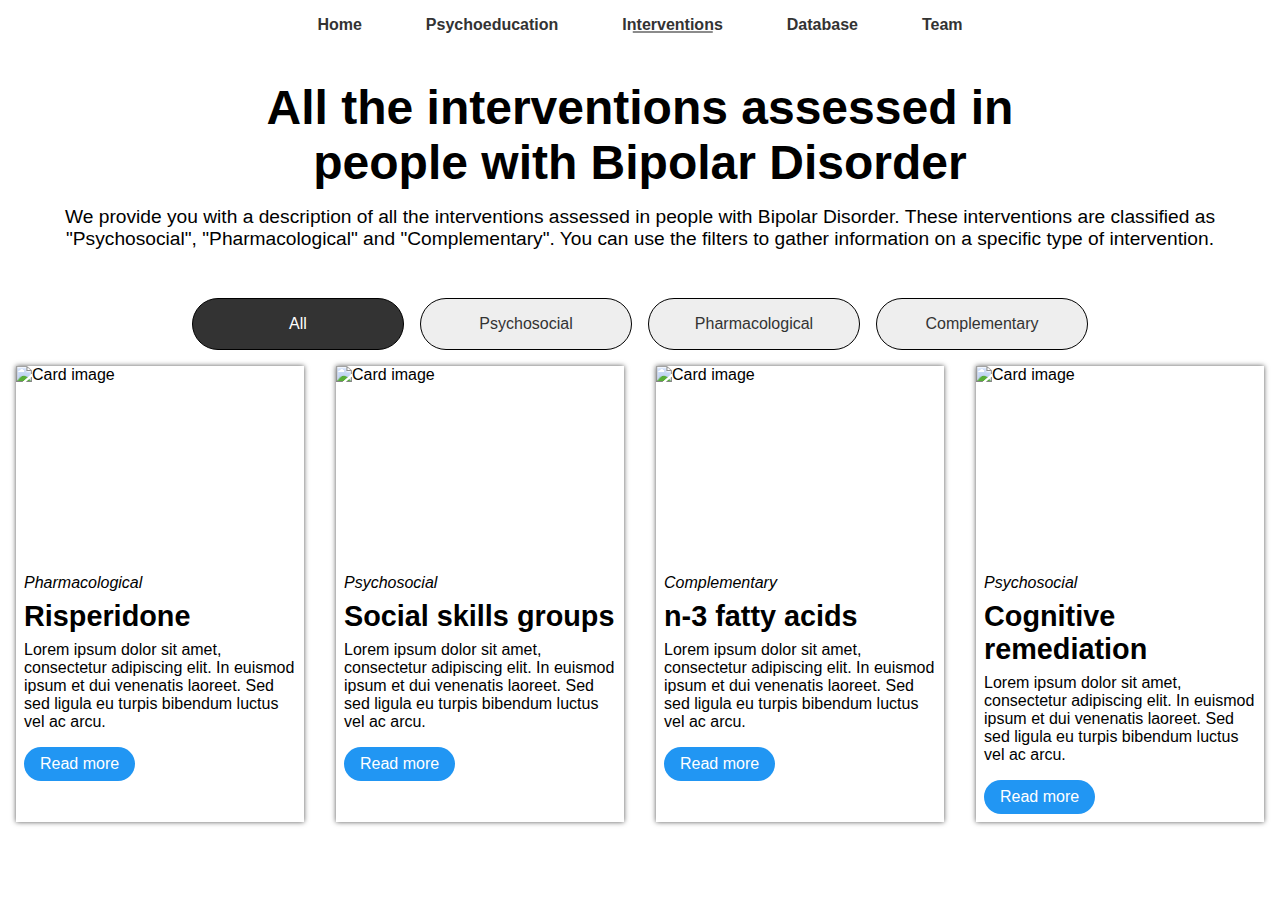
==== html/interventions.html @ 8aa22426 "21 05 2023" ====
<!DOCTYPE html>
<html lang="en">
  <head>
    <meta charset="UTF-8" />
    <meta http-equiv="X-UA-Compatible" content="IE=edge" />
    <meta name="viewport" content="width=device-width, initial-scale=1.0" />
    <title>Interventions - EBI-BD</title>
    <link rel="icon" href="../img/background.png" />
    <link rel="stylesheet" href="../styles/interventions.css" />
    <link
      href="https://fonts.cdnfonts.com/css/avenir-next-lt-pro"
      rel="stylesheet"
    />
    <link
      rel="stylesheet"
      href="https://cdnjs.cloudflare.com/ajax/libs/font-awesome/5.14.0/css/all.min.css"
    />
  </head>
  <nav>
    <ul class="nav-links">
      <li><a href="../index.html">Home</a></li>
      <li><a href="psychoeducation.html">Psychoeducation</a></li>
      <li><a href="#" class="currentpage">Interventions</a></li>
      <li><a href="database.html">Database</a></li>
      <li><a href="../index.html#sec_team">Team</a></li>
    </ul>
    <div id="hamburger-menu">
      <span></span>
      <span></span>
      <span></span>
      <span></span>
      <span></span>
      <span></span>
    </div>
  </nav>

  <body>
    <section id="psycho_hero">
      <h1>All the interventions assessed in people with Bipolar Disorder</h1>
      <p>
        We provide you with a description of all the interventions assessed in
        people with Bipolar Disorder. These interventions are classified as
        "Psychosocial", "Pharmacological" and "Complementary". You can use the
        filters to gather information on a specific type of intervention.
      </p>
    </section>
    <section id="intervention_material">
      <div class="category-buttons">
        <button class="active" data-category="all">All</button>
        <button data-category="category1">Psychosocial</button>
        <button data-category="category2">Pharmacological</button>
        <button data-category="category3">Complementary</button>
      </div>

      <div class="card-container">
        <div class="card" data-category="category2">
          <div class="card-image">
            <img
              src="https://cdn.pixabay.com/photo/2016/12/05/19/43/pill-1884775_1280.jpg"
              alt="Card image"
            />
          </div>
          <div class="card-content">
            <div class="card-category">Pharmacological</div>
            <h3 class="card-title">Risperidone</h3>
            <p class="card-text">
              Lorem ipsum dolor sit amet, consectetur adipiscing elit. In
              euismod ipsum et dui venenatis laoreet. Sed sed ligula eu turpis
              bibendum luctus vel ac arcu.
            </p>
            <a href="#" class="card-link">Read more</a>
          </div>
        </div>
        <div class="card" data-category="category1">
          <div class="card-image">
            <img
              src="https://cdn.pixabay.com/photo/2018/09/04/10/16/feedback-3653368_1280.jpg"
              alt="Card image"
            />
          </div>
          <div class="card-content">
            <div class="card-category">Psychosocial</div>
            <h3 class="card-title">Social skills groups</h3>
            <p class="card-text">
              Lorem ipsum dolor sit amet, consectetur adipiscing elit. In
              euismod ipsum et dui venenatis laoreet. Sed sed ligula eu turpis
              bibendum luctus vel ac arcu.
            </p>
            <a href="#" class="card-link">Read more</a>
          </div>
        </div>
        <div class="card" data-category="category3">
          <div class="card-image">
            <img
              src="https://cdn.pixabay.com/photo/2015/12/06/18/28/capsules-1079838_1280.jpg"
              alt="Card image"
            />
          </div>
          <div class="card-content">
            <div class="card-category">Complementary</div>
            <h3 class="card-title">n-3 fatty acids</h3>
            <p class="card-text">
              Lorem ipsum dolor sit amet, consectetur adipiscing elit. In
              euismod ipsum et dui venenatis laoreet. Sed sed ligula eu turpis
              bibendum luctus vel ac arcu.
            </p>
            <a href="#" class="card-link">Read more</a>
          </div>
        </div>
        <div class="card" data-category="category1">
          <div class="card-image">
            <img
              src="https://cdn.pixabay.com/photo/2018/06/07/16/49/virtual-3460451_1280.jpg"
              alt="Card image"
            />
          </div>
          <div class="card-content">
            <div class="card-category">Psychosocial</div>
            <h3 class="card-title">Cognitive remediation</h3>
            <p class="card-text">
              Lorem ipsum dolor sit amet, consectetur adipiscing elit. In
              euismod ipsum et dui venenatis laoreet. Sed sed ligula eu turpis
              bibendum luctus vel ac arcu.
            </p>
            <a href="#" class="card-link">Read more</a>
          </div>
        </div>

        <!-- more cards here -->
      </div>
    </section>
    <script src="../script/interventions.js"></script>
  </body>
</html>
---- styles/interventions.css ----
*,
*::before,
*::after {
  box-sizing: border-box;
}

* {
  margin: 0;
  padding: 0;
  font: inherit;
  font-family: "Avenir Next LT Pro", sans-serif;
  scroll-behavior: smooth;
}

img,
picture,
svg,
video {
  display: block;
  max-width: 100vh;
}

nav {
  position: fixed;
  width: 100%;
  display: flex;
  justify-content: space-evenly;
  align-items: center;
  background-color: #fff;
  z-index: 9999;
}

.scrolled {
  border-bottom: 1px solid #ddd; /* add a bottom border */
  box-shadow: 100px 5px 33px rgba(0, 0, 0, 0.12), 0 1px 2px rgba(0, 0, 0, 0.24); /* add a box-shadow */
}

.nav-links {
  display: flex;
  list-style: none;
}
@media screen and (max-width: 768px) {
  .nav-links {
    display: none;
    flex-direction: column;
    align-items: center;
    width: 100%;
    position: absolute;
    top: 70px;
    left: 0;
    background-color: #333;
    padding: 10px 0;
  }
}

.nav-links li {
  cursor: pointer;
  padding: 1rem 2rem;
}

.nav-links a {
  color: #333;
  text-decoration: none;
  font-weight: bold;
  position: relative;
}
@media screen and (max-width: 768px) {
  .nav-links a {
    color: #fff;
    font-weight: bold;
  }
}

.nav-links .currentpage::before {
  content: "";
  position: absolute;
  bottom: 0;
  left: 50%;
  transform: translateX(-50%);
  width: 0;
  height: 2px;
  transition: width 0.3s ease-in-out;
  width: calc(100% - 20px);
  background-color: #8b8b8b;
}
@media screen and (max-width: 768px) {
  .nav-links .currentpage::before {
    height: 5px;
    bottom: -5px;
    background-color: #f5f5f5;
  }
}

@media screen and (min-width: 768px) {
  .nav-links a::before {
    content: "";
    position: absolute;
    bottom: 0;
    left: 50%;
    transform: translateX(-50%);
    width: 0;
    height: 2px;
    background-color: #333;
    transition: width 0.3s ease-in-out;
  }
}

.nav-links li:hover > a::before {
  width: calc(100% - 20px);
}

@media screen and (max-width: 768px) {
  .nav-links li:hover {
    background-color: #8b8b8b;
  }
}

.nav-links.open {
  display: flex;
}

#hamburger-menu {
  width: 60px;
  height: 45px;
  position: fixed;
  display: none;
}
@media screen and (max-width: 768px) {
  #hamburger-menu {
    top: 10px;
    left: 10px;
    display: block;
    position: fixed;
    -webkit-transform: rotate(0deg);
    -moz-transform: rotate(0deg);
    -o-transform: rotate(0deg);
    transform: rotate(0deg);
    -webkit-transition: 0.5s ease-in-out;
    -moz-transition: 0.5s ease-in-out;
    -o-transition: 0.5s ease-in-out;
    transition: 0.5s ease-in-out;
    cursor: pointer;
  }
}

#hamburger-menu span {
  display: block;
  position: absolute;
  height: 9px;
  width: 50%;
  background: #5d7c85;
  opacity: 1;
  -webkit-transform: rotate(0deg);
  -moz-transform: rotate(0deg);
  -o-transform: rotate(0deg);
  transform: rotate(0deg);
  -webkit-transition: 0.25s ease-in-out;
  -moz-transition: 0.25s ease-in-out;
  -o-transition: 0.25s ease-in-out;
  transition: 0.25s ease-in-out;
}

#hamburger-menu span:nth-child(even) {
  left: 50%;
  border-radius: 0 9px 9px 0;
}

#hamburger-menu span:nth-child(odd) {
  left: 0px;
  border-radius: 9px 0 0 9px;
}

#hamburger-menu span:nth-child(1),
#hamburger-menu span:nth-child(2) {
  top: 0px;
}

#hamburger-menu span:nth-child(3),
#hamburger-menu span:nth-child(4) {
  top: 18px;
}

#hamburger-menu span:nth-child(5),
#hamburger-menu span:nth-child(6) {
  top: 36px;
}

#hamburger-menu.open span:nth-child(1),
#hamburger-menu.open span:nth-child(6) {
  -webkit-transform: rotate(45deg);
  -moz-transform: rotate(45deg);
  -o-transform: rotate(45deg);
  transform: rotate(45deg);
}

#hamburger-menu.open span:nth-child(2),
#hamburger-menu.open span:nth-child(5) {
  -webkit-transform: rotate(-45deg);
  -moz-transform: rotate(-45deg);
  -o-transform: rotate(-45deg);
  transform: rotate(-45deg);
}

#hamburger-menu.open span:nth-child(1) {
  left: 5px;
  top: 7px;
}

#hamburger-menu.open span:nth-child(2) {
  left: calc(50% - 5px);
  top: 7px;
}

#hamburger-menu.open span:nth-child(3) {
  left: -50%;
  opacity: 0;
}

#hamburger-menu.open span:nth-child(4) {
  left: 100%;
  opacity: 0;
}

#hamburger-menu.open span:nth-child(5) {
  left: 5px;
  top: 29px;
}

#hamburger-menu.open span:nth-child(6) {
  left: calc(50% - 5px);
  top: 29px;
}

section {
  padding: 3rem 0rem;
}

#psycho_hero {
  padding-top: 5rem;
  text-align: center;
  display: flex;
  flex-direction: column;
  align-items: center;
}
#psycho_hero p {
  margin-top: 1rem;
  font-size: 1.2rem;
}
@media screen and (max-width: 768px) {
  #psycho_hero p {
    font-size: 0.9rem;
  }
}
#psycho_hero h1 {
  color: #000;
  font-weight: 600;
  max-width: 30ch;
}
@media screen and (max-width: 480px) {
  #psycho_hero h1 {
    font-size: 1.7rem;
  }
}
@media screen and (min-width: 480px) {
  #psycho_hero h1 {
    font-size: 1.9rem;
  }
}
@media screen and (min-width: 768px) {
  #psycho_hero h1 {
    font-size: 2rem;
  }
}
@media screen and (min-width: 1024px) {
  #psycho_hero h1 {
    font-size: 3rem;
  }
}
@media screen and (min-width: 480px) {
  #psycho_hero {
    padding-left: 0.5rem;
    padding-right: 0.5rem;
  }
}
@media screen and (min-width: 768px) {
  #psycho_hero {
    padding-left: 1rem;
    padding-right: 1rem;
  }
}
@media screen and (min-width: 1024px) {
  #psycho_hero {
    padding-left: 3rem;
    padding-right: 3rem;
  }
}

#intervention_material {
  display: flex;
  flex-direction: column;
  align-items: center;
  justify-content: center;
  padding: 0 1rem;
  margin-bottom: 3rem;
}

.card-container {
  width: 100%;
  display: grid;
  grid-template-columns: 1fr 1fr 1fr 1fr;
  gap: 2rem;
  justify-content: center;
  transition: all 0.3s ease;
}
@media screen and (max-width: 1024px) {
  .card-container {
    grid-template-columns: 1fr 1fr 1fr;
    gap: 1rem;
  }
}
@media screen and (max-width: 768px) {
  .card-container {
    grid-template-columns: 1fr 1fr;
  }
}
@media screen and (max-width: 480px) {
  .card-container {
    grid-template-columns: 1fr;
  }
}

.category-buttons {
  display: grid;
  width: 70vw;
  grid-template-columns: 1fr 1fr 1fr 1fr;
  justify-content: center;
  margin-bottom: 1rem;
  gap: 1rem;
}
@media screen and (max-width: 768px) {
  .category-buttons {
    grid-template-columns: 1fr 1fr;
  }
}
@media screen and (max-width: 480px) {
  .category-buttons {
    grid-template-columns: 1fr;
  }
}
.category-buttons button {
  padding: 1rem 2rem;
  border: 1px solid #000;
  border-radius: 2rem;
  background-color: #eee;
  color: #333;
  font-size: 1rem;
  cursor: pointer;
  transition: background-color 0.3s ease;
}
.category-buttons button:hover {
  background-color: #333;
  color: #fff;
}

.category-buttons .active {
  background-color: #333;
  color: #fff;
}

.card-container .card {
  display: none;
}

.card {
  background-color: #fff;
  box-shadow: 0px 0px 5px rgba(0, 0, 0, 0.66);
  display: flex;
  flex-direction: column;
  overflow: hidden;
  transition: box-shadow 0.2s linear;
}
.card:hover {
  box-shadow: 0px 0px 10px rgba(0, 0, 0, 0.9);
}
.card .card-image {
  height: 200px;
  overflow: hidden;
  position: relative;
  width: 100%;
}
.card .card-image img {
  height: 100%;
  object-fit: cover;
  position: absolute;
  width: 100%;
}
.card .card-content {
  padding: 0.5rem 0.5rem;
  font-size: 1rem;
}
.card .card-content .card-category {
  margin-bottom: 0.5rem;
  text-align: left;
  font-style: italic;
}
.card .card-content .card-title {
  font-weight: 600;
  font-size: 1.8rem;
  margin-bottom: 0.5rem;
}
.card .card-content .card-text {
  margin-bottom: 1rem;
}
.card .card-content .card-link {
  background-color: #2196f3;
  border-radius: 2rem;
  color: #fff;
  display: inline-block;
  padding: 0.5rem 1rem;
  text-align: center;
  text-decoration: none;
  transition: background-color 0.2s ease-in-out;
}
.card .card-content .card-link:hover {
  background-color: #146db2;
}

/* Show cards with a nice animation */
.card.show {
  transition-delay: 0.2s;
}

.card-container .card.show {
  display: block;
  transform: scale(1);
  animation: fade-in 0.3s linear;
}

@keyframes fade-in {
  0% {
    opacity: 0;
  }
  100% {
    opacity: 1;
  }
}/*# sourceMappingURL=interventions.css.map */
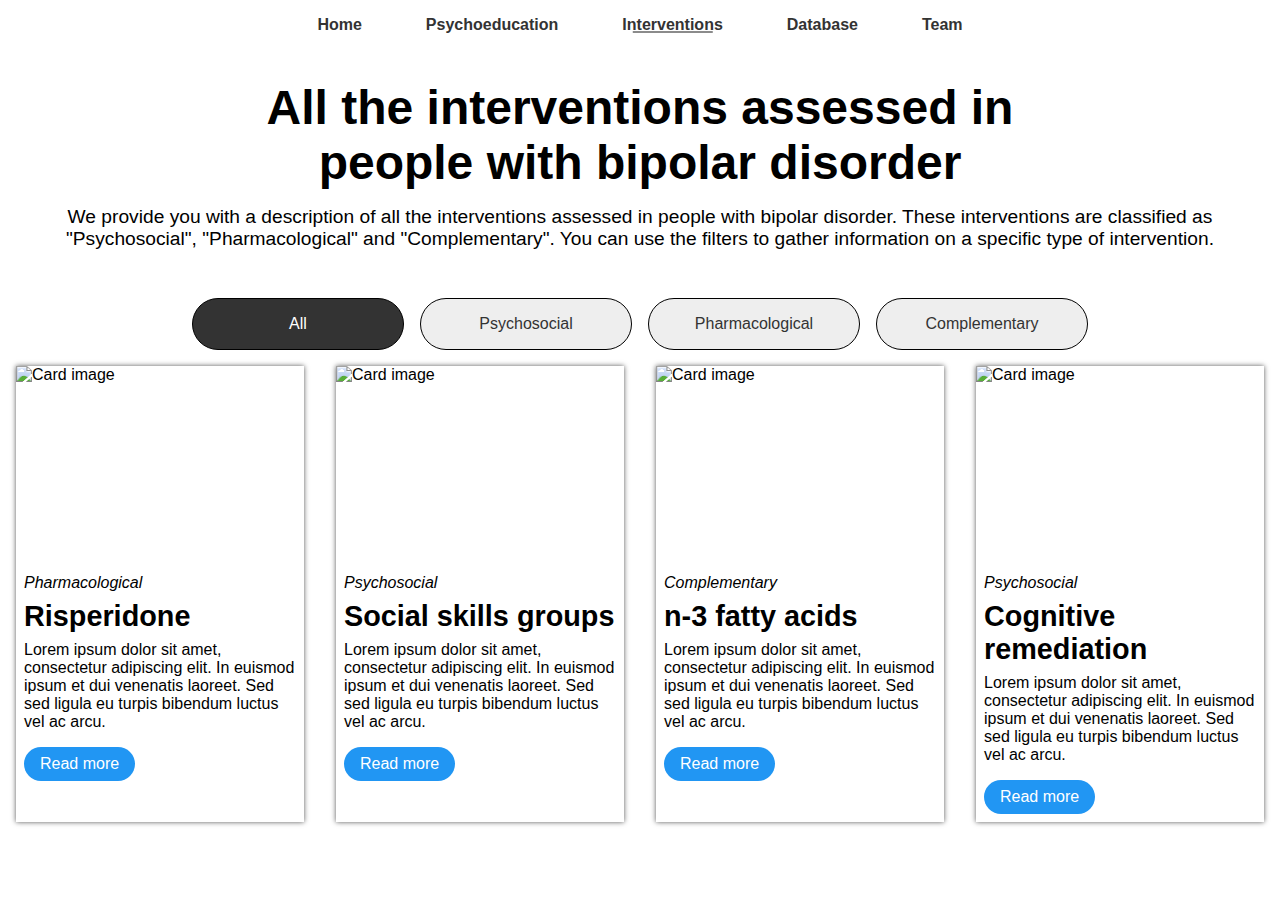
==== commit bd7ce6ec: "13 06 23" ====
--- a/html/interventions.html
+++ b/html/interventions.html
@@ -36,10 +36,10 @@
 
   <body>
     <section id="psycho_hero">
-      <h1>All the interventions assessed in people with Bipolar Disorder</h1>
+      <h1>All the interventions assessed in people with bipolar disorder</h1>
       <p>
         We provide you with a description of all the interventions assessed in
-        people with Bipolar Disorder. These interventions are classified as
+        people with bipolar disorder. These interventions are classified as
         "Psychosocial", "Pharmacological" and "Complementary". You can use the
         filters to gather information on a specific type of intervention.
       </p>
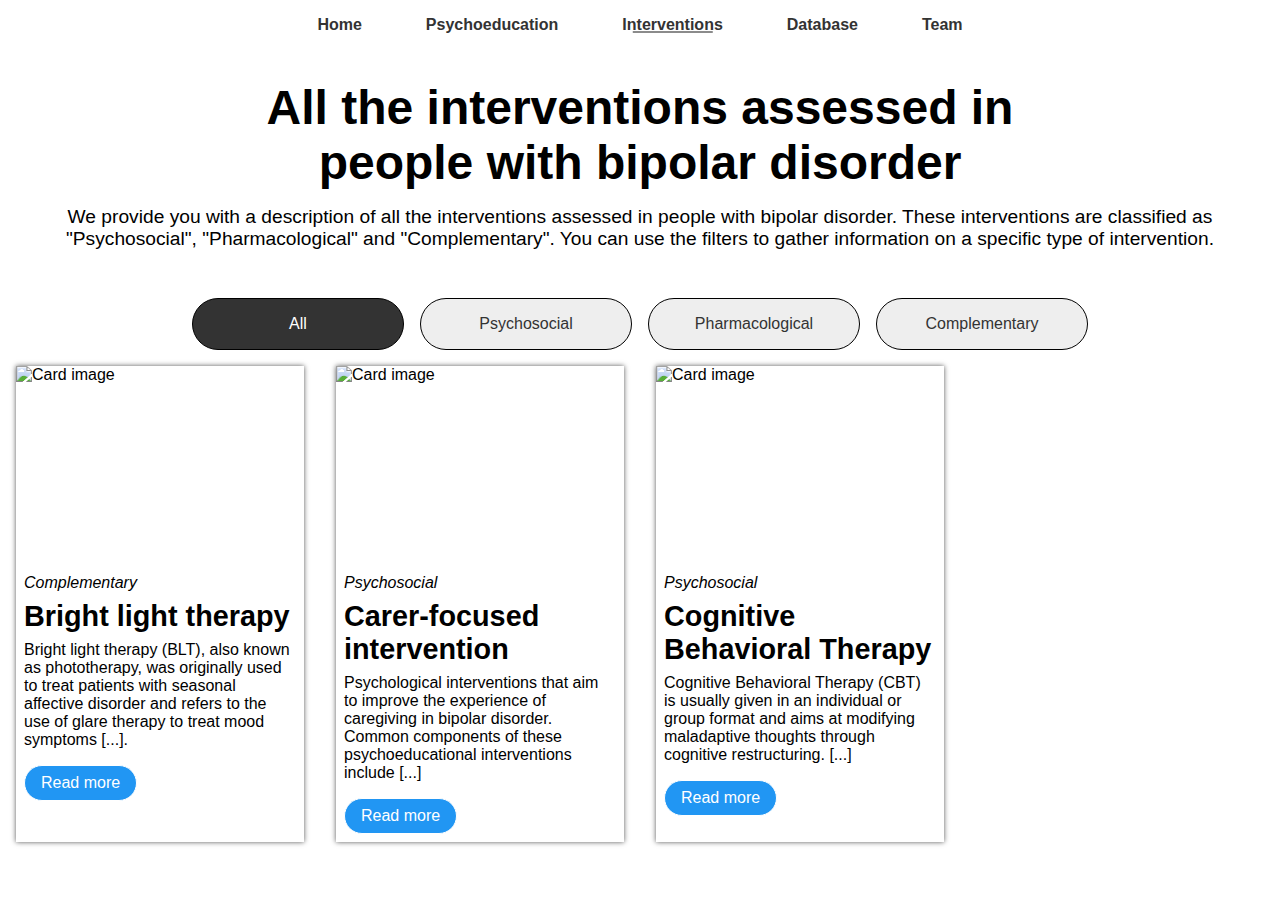
==== commit cb500f79: "16 09 23" ====
--- a/html/interventions.html
+++ b/html/interventions.html
@@ -51,18 +51,190 @@
         <button data-category="category2">Pharmacological</button>
         <button data-category="category3">Complementary</button>
       </div>
+      <!-- Pharmacological  Psychosocial  Complementary-->
+      <div class="card-container">
+        <div class="card" data-category="category3">
+          <div class="card-image">
+            <img
+              src="https://www.amenclinics.com/wp-content/uploads/2021/10/Blog-How-Bright-Light-Therapy-Improves-Multiple-Mental-Health-Issues-800x400-1.jpg"
+              alt="Card image"
+            />
+          </div>
+          <div class="card-content">
+            <div class="card-category">Complementary</div>
+            <h3 class="card-title">Bright light therapy</h3>
+            <p class="card-text">
+              Bright light therapy (BLT), also known as phototherapy, was
+              originally used to treat patients with seasonal affective disorder
+              and refers to the use of glare therapy to treat mood symptoms
+              [...].
+            </p>
+            <!-- <a href="#" class="card-link">Read more</a>
+            <a href="#" class="card-link">Read more</a> -->
+            <button
+              id="modalA"
+              class="modalOpenBtn"
+              onclick="openModal('modalA')"
+            >
+              Read more
+            </button>
+          </div>
+        </div>
+        <div id="modalA" class="modal">
+          <div class="modalContent">
+            <span class="modalClose">×</span>
+            <div>
+              <div class="modalHead">Bright light therapy (BLT)</div>
+              <div class="modalBody">
+                Bright light therapy (BLT), also known as phototherapy, was
+                originally used to treat patients with seasonal affective
+                disorder and refers to the use of glare therapy to treat mood
+                symptoms. The International Society of Bipolar Disorders (ISBD)
+                Task Force on Chronobiology and Chronotherapy recommended BLT as
+                the strongest evidence among current chronotherapeutic options
+                in the acute treatment of bipolar depression.
+              </div>
+              <ul class="modalRef">
+                <li>
+                  Takeshima M, Utsumi T, Aoki Y, Wang Z, Suzuki M, Okajima I,
+                  Watanabe N, Watanabe K, Takaesu Y. Efficacy and safety of
+                  bright light therapy for manic and depressive symptoms in
+                  patients with bipolar disorder: A systematic review and
+                  meta-analysis. Psychiatry Clin Neurosci. 2020; 74(4):247-256.
+                  doi: 10.1111/pcn.12976.
+                </li>
+                <li>
+                  Wang S, Zhang Z, Yao L, Ding N, Jiang L, Wu Y. Bright light
+                  therapy in the treatment of patients with bipolar disorder: A
+                  systematic review and meta-analysis. PLoS One. 2020;
+                  15(5):e0232798. doi: 10.1371/journal.pone.0232798.
+                </li>
+                <li>
+                  Gottlieb JF, Benedetti F, Geoffroy PA, Henriksen TEG, Lam RW,
+                  Murray G, Phelps J, Sit D, Swartz HA, Crowe M, Etain B, Frank
+                  E, Goel N, Haarman BCM, Inder M, Kallestad H, Jae Kim S,
+                  Martiny K, Meesters Y, Porter R, Riemersma-van der Lek RF,
+                  Ritter PS, Schulte PFJ, Scott J, Wu JC, Yu X, Chen S. The
+                  chronotherapeutic treatment of bipolar disorders: A systematic
+                  review and practice recommendations from the ISBD task force
+                  on chronotherapy and chronobiology. Bipolar Disord. 2019;
+                  21(8):741-773. doi: 10.1111/bdi.12847.
+                </li>
+              </ul>
+            </div>
+          </div>
+        </div>
 
-      <div class="card-container">
-        <div class="card" data-category="category2">
-          <div class="card-image">
-            <img
-              src="https://cdn.pixabay.com/photo/2016/12/05/19/43/pill-1884775_1280.jpg"
-              alt="Card image"
-            />
-          </div>
-          <div class="card-content">
-            <div class="card-category">Pharmacological</div>
-            <h3 class="card-title">Risperidone</h3>
+        <div class="card" data-category="category1">
+          <div class="card-image">
+            <img
+              src="https://cdn.pixabay.com/photo/2018/01/24/19/49/friendship-day-3104635_1280.jpg"
+              alt="Card image"
+            />
+          </div>
+          <div class="card-content">
+            <div class="card-category">Psychosocial</div>
+            <h3 class="card-title">Carer-focused intervention</h3>
+            <p class="card-text">
+              Psychological interventions that aim to improve the experience of
+              caregiving in bipolar disorder. Common components of these
+              psychoeducational interventions include [...]
+            </p>
+            <button
+              id="modalB"
+              class="modalOpenBtn"
+              onclick="openModal('modalB')"
+            >
+              Read more
+            </button>
+          </div>
+        </div>
+        <div id="modalB" class="modal">
+          <div class="modalContent">
+            <span class="modalClose">×</span>
+            <div>
+              <div class="modalHead">Carer-focused intervention</div>
+              <div class="modalBody">
+                Psychological interventions that aim to improve the experience
+                of caregiving in bipolar disorder. Common components of these
+                psychoeducational interventions include education about the
+                nature of bipolar disorder, triggers and warning signs,
+                treatment, management, and the impact on and role of caregivers.
+              </div>
+              <ul class="modalRef">
+                <li>
+                  Baruch E, Pistrang N, Barker C. Psychological interventions
+                  for caregivers of people with bipolar disorder: A systematic
+                  review and meta-analysis. J Affect Disord. 2018; 236:187-198.
+                  doi: 10.1016/j.jad.2018.04.077
+                </li>
+              </ul>
+            </div>
+          </div>
+        </div>
+
+        <div class="card" data-category="category1">
+          <div class="card-image">
+            <img
+              src="https://cdn.pixabay.com/photo/2014/11/14/18/08/psychology-531071_1280.jpg"
+              alt="Card image"
+            />
+          </div>
+          <div class="card-content">
+            <div class="card-category">Psychosocial</div>
+            <h3 class="card-title">Cognitive Behavioral Therapy</h3>
+            <p class="card-text">
+              Cognitive Behavioral Therapy (CBT) is usually given in an
+              individual or group format and aims at modifying maladaptive
+              thoughts through cognitive restructuring. [...]
+            </p>
+            <button
+              id="modalC"
+              class="modalOpenBtn"
+              onclick="openModal('modalC')"
+            >
+              Read more
+            </button>
+          </div>
+        </div>
+        <div id="modalC" class="modal">
+          <div class="modalContent">
+            <span class="modalClose">×</span>
+            <div>
+              <div class="modalHead">Cognitive Behavioral Therapy (CBT)</div>
+              <div class="modalBody">
+                Cognitive Behavioral Therapy (CBT) is usually given in an
+                individual or group format and aims at modifying maladaptive
+                thoughts through cognitive restructuring. CBT has also
+                behavioral components including interpersonal skills training,
+                behavioral activation, or scheduling pleasurable life events to
+                provide social reinforcement, problem solving, and “third-wave”
+                components such as mindfulness, acceptance, and commitment. Some
+                CBT programs may have only elements of behavioral or third-wave
+                therapies without cognitive restructuring.
+              </div>
+              <ul class="modalRef">
+                <li>
+                  Miklowitz DJ, Efthimiou O, Furukawa TA, Scott J, McLaren R,
+                  Geddes JR, Cipriani A. Adjunctive Psychotherapy for Bipolar
+                  Disorder: A Systematic Review and Component Network
+                  Meta-analysis. JAMA Psychiatry. 2021; 78(2):141-150. doi:
+                  10.1001/jamapsychiatry.2020.2993.
+                </li>
+              </ul>
+            </div>
+          </div>
+        </div>
+        <!-- <div class="card" data-category="category3">
+          <div class="card-image">
+            <img
+              src="https://cdn.pixabay.com/photo/2015/12/06/18/28/capsules-1079838_1280.jpg"
+              alt="Card image"
+            />
+          </div>
+          <div class="card-content">
+            <div class="card-category">Complementary</div>
+            <h3 class="card-title">n-3 fatty acids</h3>
             <p class="card-text">
               Lorem ipsum dolor sit amet, consectetur adipiscing elit. In
               euismod ipsum et dui venenatis laoreet. Sed sed ligula eu turpis
@@ -74,13 +246,13 @@
         <div class="card" data-category="category1">
           <div class="card-image">
             <img
-              src="https://cdn.pixabay.com/photo/2018/09/04/10/16/feedback-3653368_1280.jpg"
+              src="https://cdn.pixabay.com/photo/2018/06/07/16/49/virtual-3460451_1280.jpg"
               alt="Card image"
             />
           </div>
           <div class="card-content">
             <div class="card-category">Psychosocial</div>
-            <h3 class="card-title">Social skills groups</h3>
+            <h3 class="card-title">Cognitive remediation</h3>
             <p class="card-text">
               Lorem ipsum dolor sit amet, consectetur adipiscing elit. In
               euismod ipsum et dui venenatis laoreet. Sed sed ligula eu turpis
@@ -88,45 +260,7 @@
             </p>
             <a href="#" class="card-link">Read more</a>
           </div>
-        </div>
-        <div class="card" data-category="category3">
-          <div class="card-image">
-            <img
-              src="https://cdn.pixabay.com/photo/2015/12/06/18/28/capsules-1079838_1280.jpg"
-              alt="Card image"
-            />
-          </div>
-          <div class="card-content">
-            <div class="card-category">Complementary</div>
-            <h3 class="card-title">n-3 fatty acids</h3>
-            <p class="card-text">
-              Lorem ipsum dolor sit amet, consectetur adipiscing elit. In
-              euismod ipsum et dui venenatis laoreet. Sed sed ligula eu turpis
-              bibendum luctus vel ac arcu.
-            </p>
-            <a href="#" class="card-link">Read more</a>
-          </div>
-        </div>
-        <div class="card" data-category="category1">
-          <div class="card-image">
-            <img
-              src="https://cdn.pixabay.com/photo/2018/06/07/16/49/virtual-3460451_1280.jpg"
-              alt="Card image"
-            />
-          </div>
-          <div class="card-content">
-            <div class="card-category">Psychosocial</div>
-            <h3 class="card-title">Cognitive remediation</h3>
-            <p class="card-text">
-              Lorem ipsum dolor sit amet, consectetur adipiscing elit. In
-              euismod ipsum et dui venenatis laoreet. Sed sed ligula eu turpis
-              bibendum luctus vel ac arcu.
-            </p>
-            <a href="#" class="card-link">Read more</a>
-          </div>
-        </div>
-
-        <!-- more cards here -->
+        </div> -->
       </div>
     </section>
     <script src="../script/interventions.js"></script>
--- a/styles/interventions.css
+++ b/styles/interventions.css
@@ -443,4 +443,81 @@
   100% {
     opacity: 1;
   }
+}
+.modal {
+  display: none;
+  position: fixed; /* Change to fixed for full-screen modal */
+  z-index: 999;
+  top: 0;
+  left: 0;
+  width: 100%;
+  height: 100%;
+  background-color: rgba(0, 0, 0, 0.6);
+  overflow: auto;
+}
+
+.modalContent {
+  background-color: #fefefe;
+  margin: auto;
+  padding: 20px;
+  border: 1px solid #888;
+  width: 60%;
+  max-width: 1050px;
+  position: absolute; /* Adjust positioning for centered modal content */
+  top: 50%;
+  left: 50%;
+  transform: translate(-50%, -50%); /* Center the modal content */
+}
+
+.modalClose {
+  color: #aaaaaa;
+  float: right;
+  font-size: 28px;
+  font-weight: bold;
+}
+
+.modalClose:hover,
+.modalClose:focus {
+  color: #000;
+  text-decoration: none;
+  cursor: pointer;
+}
+
+.modalOpenBtn {
+  cursor: pointer;
+  background-color: #2196f3;
+  border-radius: 2rem;
+  border: 1px solid #fff;
+  color: #fff;
+  display: inline-block;
+  padding: 0.5rem 1rem;
+  text-align: center;
+  text-decoration: none;
+  transition: background-color 0.2s ease-in-out;
+}
+.modalOpenBtn:hover {
+  background-color: #146db2;
+}
+
+.modalHead {
+  font-size: 1.7rem;
+  font-weight: bold;
+  margin-bottom: 1rem;
+}
+
+.modalBody {
+  margin-bottom: 1rem;
+  font-size: 1.1rem;
+  line-height: 160%;
+}
+
+.modalRef {
+  padding-left: 1rem;
+  font-size: 0.9rem;
+  font-style: italic;
+}
+
+.modalRef li {
+  text-indent: -0.5rem;
+  margin-bottom: 0.5rem;
 }/*# sourceMappingURL=interventions.css.map */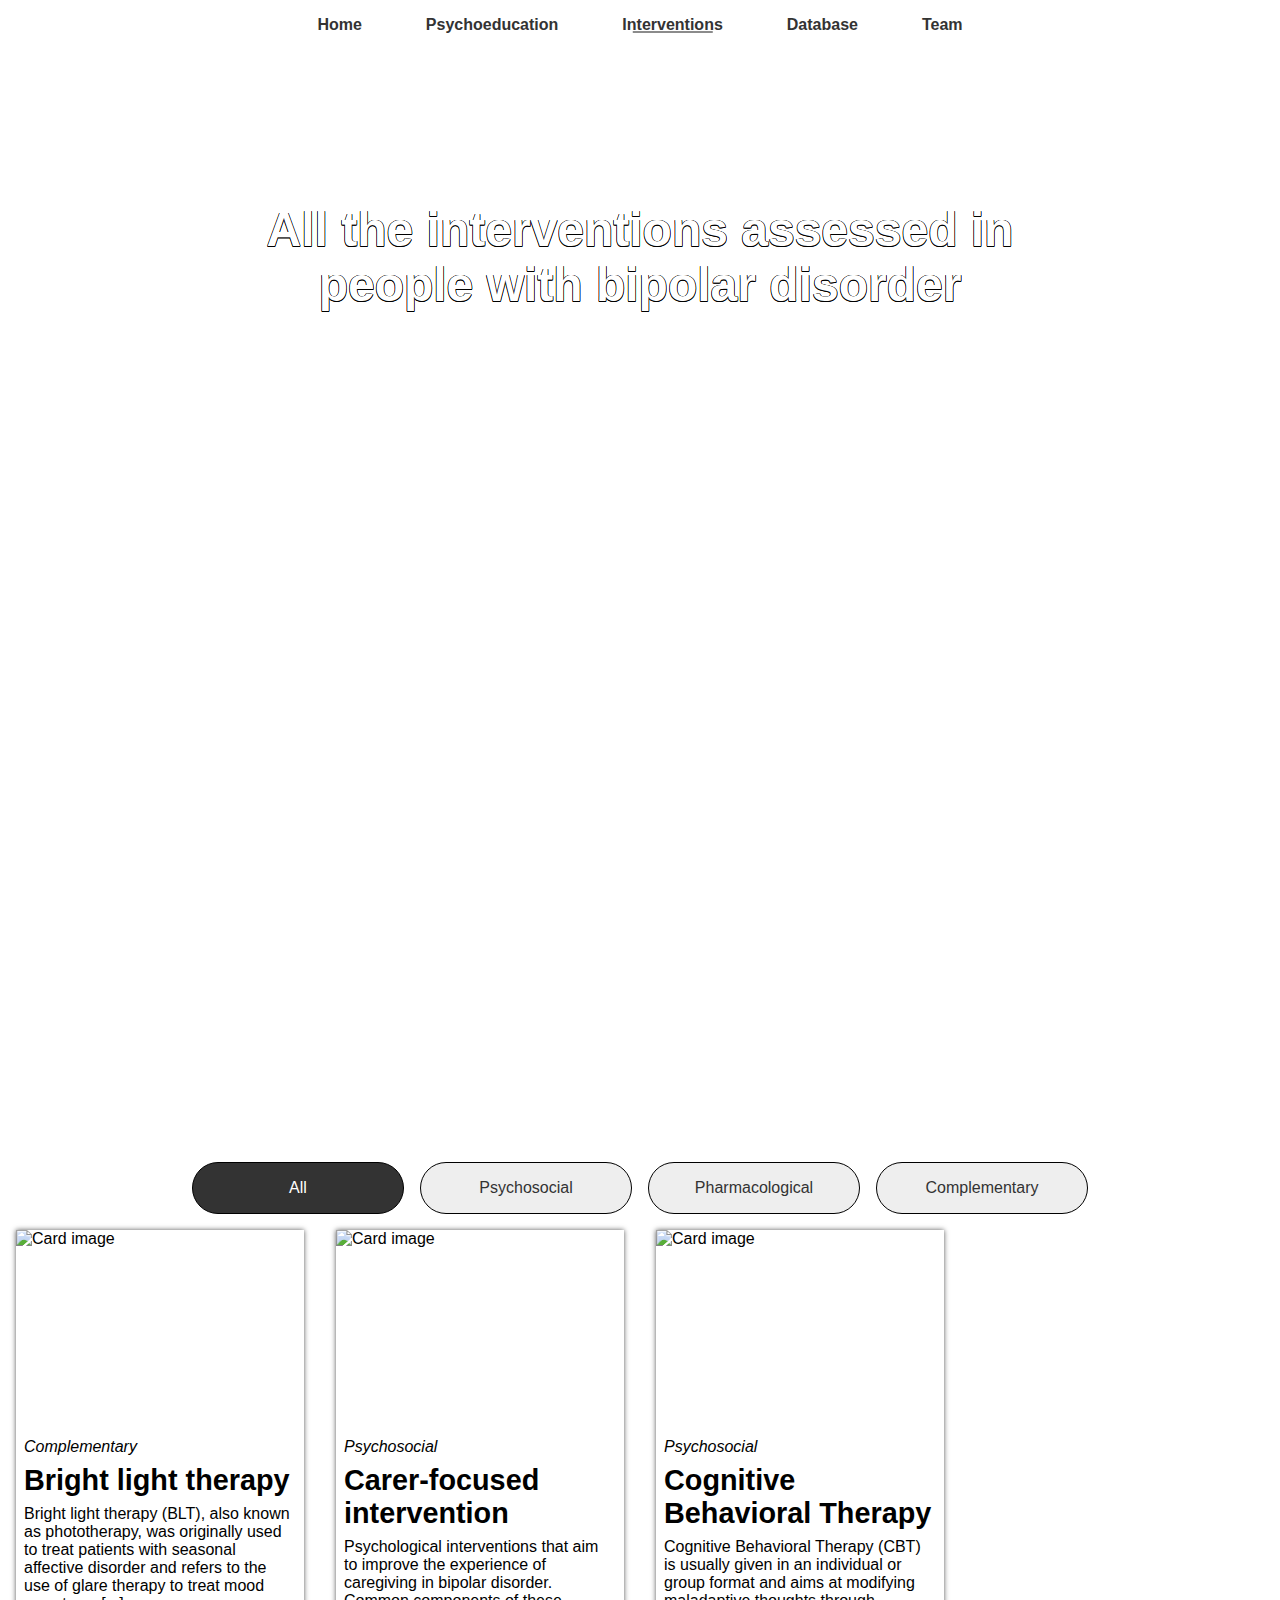
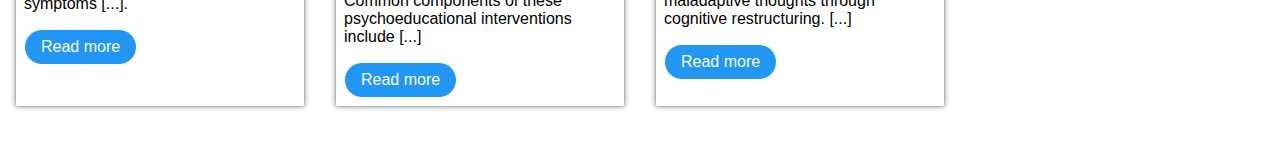
==== commit b40ba242: "17 09 23" ====
--- a/html/interventions.html
+++ b/html/interventions.html
@@ -44,6 +44,8 @@
         filters to gather information on a specific type of intervention.
       </p>
     </section>
+    <div id="container"></div>
+
     <section id="intervention_material">
       <div class="category-buttons">
         <button class="active" data-category="all">All</button>
@@ -263,6 +265,10 @@
         </div> -->
       </div>
     </section>
+
+    <script src="https://code.highcharts.com/highcharts.js"></script>
+    <script src="https://code.highcharts.com/modules/networkgraph.js"></script>
+
     <script src="../script/interventions.js"></script>
   </body>
 </html>
--- a/styles/interventions.css
+++ b/styles/interventions.css
@@ -236,6 +236,19 @@
 }
 
 #psycho_hero {
+  color: #fff;
+  background-image: url(https://cdn.pixabay.com/photo/2013/10/09/02/26/lake-192980_1280.jpg);
+  min-height: 70vh;
+  background-attachment: fixed;
+  background-position: center;
+  background-repeat: no repeat;
+  background-size: cover;
+  margin-bottom: 2rem;
+  display: flex;
+  align-items: center;
+  justify-content: center;
+  flex-direction: column;
+  gap: 3rem;
   padding-top: 5rem;
   text-align: center;
   display: flex;
@@ -244,7 +257,7 @@
 }
 #psycho_hero p {
   margin-top: 1rem;
-  font-size: 1.2rem;
+  font-size: 1.5rem;
 }
 @media screen and (max-width: 768px) {
   #psycho_hero p {
@@ -252,8 +265,8 @@
   }
 }
 #psycho_hero h1 {
-  color: #000;
   font-weight: 600;
+  text-shadow: 0.5px 0 0 #000, 0.5px 0.5px 0 #000, 0 0.5px 0 #000, -0.5px 0.5px 0 #000, -0.5px 0 0 #000, -0.5px -0.5px 0 #000, 0 -0.5px 0 #000, 0.5px -0.5px 0 #000;
   max-width: 30ch;
 }
 @media screen and (max-width: 480px) {
@@ -520,4 +533,11 @@
 .modalRef li {
   text-indent: -0.5rem;
   margin-bottom: 0.5rem;
+}
+
+#container {
+  min-width: 320px;
+  max-width: 800px;
+  margin: 0 auto;
+  height: 500px;
 }/*# sourceMappingURL=interventions.css.map */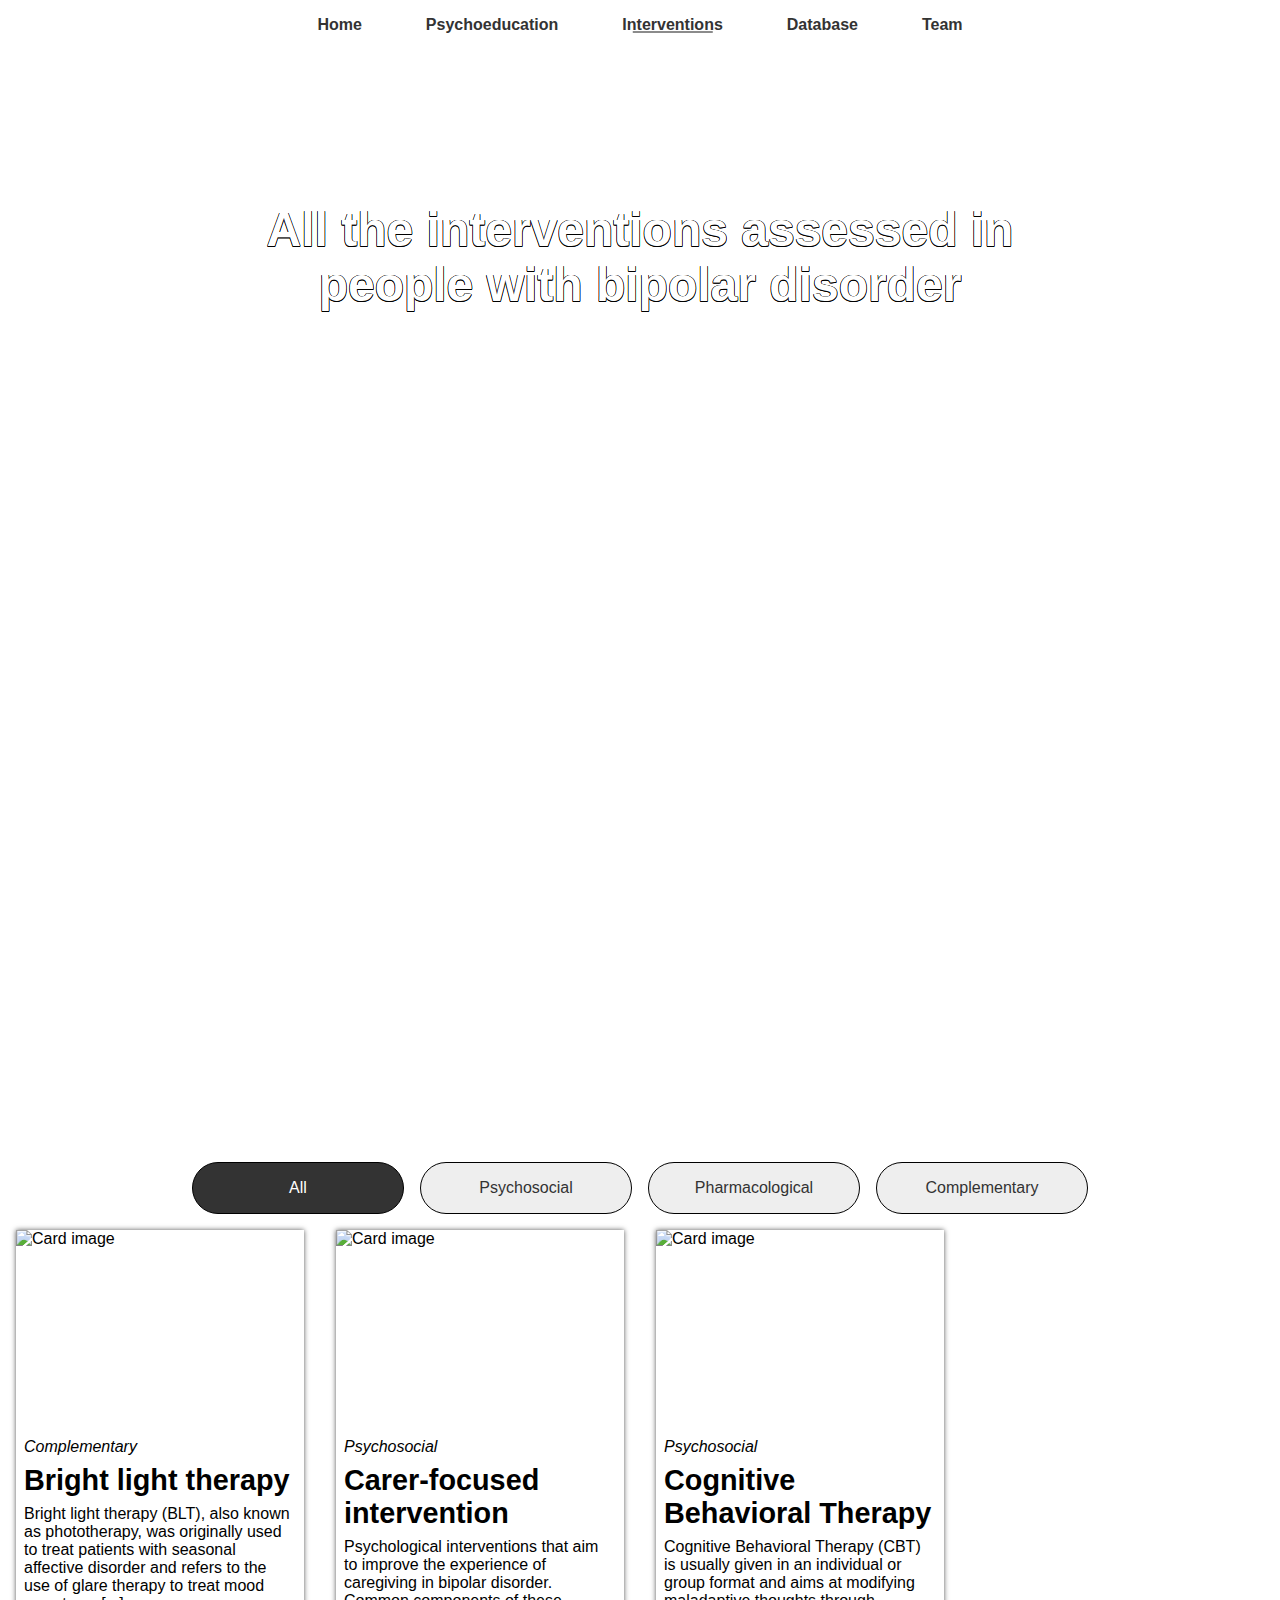
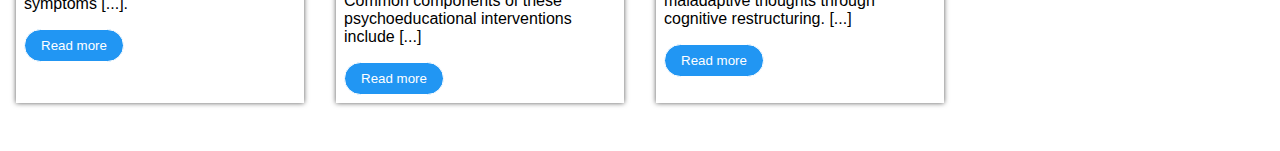
==== commit bb13c617: "18 09 23" ====
--- a/html/interventions.html
+++ b/html/interventions.html
@@ -44,8 +44,12 @@
         filters to gather information on a specific type of intervention.
       </p>
     </section>
-    <div id="container"></div>
-
+    <!-- <div id="container"></div> -->
+    <script src="https://www.amcharts.com/lib/4/core.js"></script>
+    <script src="https://www.amcharts.com/lib/4/charts.js"></script>
+    <script src="https://www.amcharts.com/lib/4/plugins/wordCloud.js"></script>
+    <script src="https://www.amcharts.com/lib/4/themes/animated.js"></script>
+    <div id="chartdiv"></div>
     <section id="intervention_material">
       <div class="category-buttons">
         <button class="active" data-category="all">All</button>
@@ -265,10 +269,8 @@
         </div> -->
       </div>
     </section>
-
-    <script src="https://code.highcharts.com/highcharts.js"></script>
-    <script src="https://code.highcharts.com/modules/networkgraph.js"></script>
-
+    <!-- <script src="https://code.highcharts.com/highcharts.js"></script>
+    <script src="https://code.highcharts.com/modules/networkgraph.js"></script> -->
     <script src="../script/interventions.js"></script>
   </body>
 </html>
--- a/styles/interventions.css
+++ b/styles/interventions.css
@@ -7,7 +7,6 @@
 * {
   margin: 0;
   padding: 0;
-  font: inherit;
   font-family: "Avenir Next LT Pro", sans-serif;
   scroll-behavior: smooth;
 }
@@ -535,9 +534,11 @@
   margin-bottom: 0.5rem;
 }
 
-#container {
-  min-width: 320px;
-  max-width: 800px;
-  margin: 0 auto;
+body {
+  font-family: -apple-system, BlinkMacSystemFont, "Segoe UI", Roboto, Helvetica, Arial, sans-serif, "Apple Color Emoji", "Segoe UI Emoji", "Segoe UI Symbol";
+}
+
+#chartdiv {
+  width: 100%;
   height: 500px;
 }/*# sourceMappingURL=interventions.css.map */